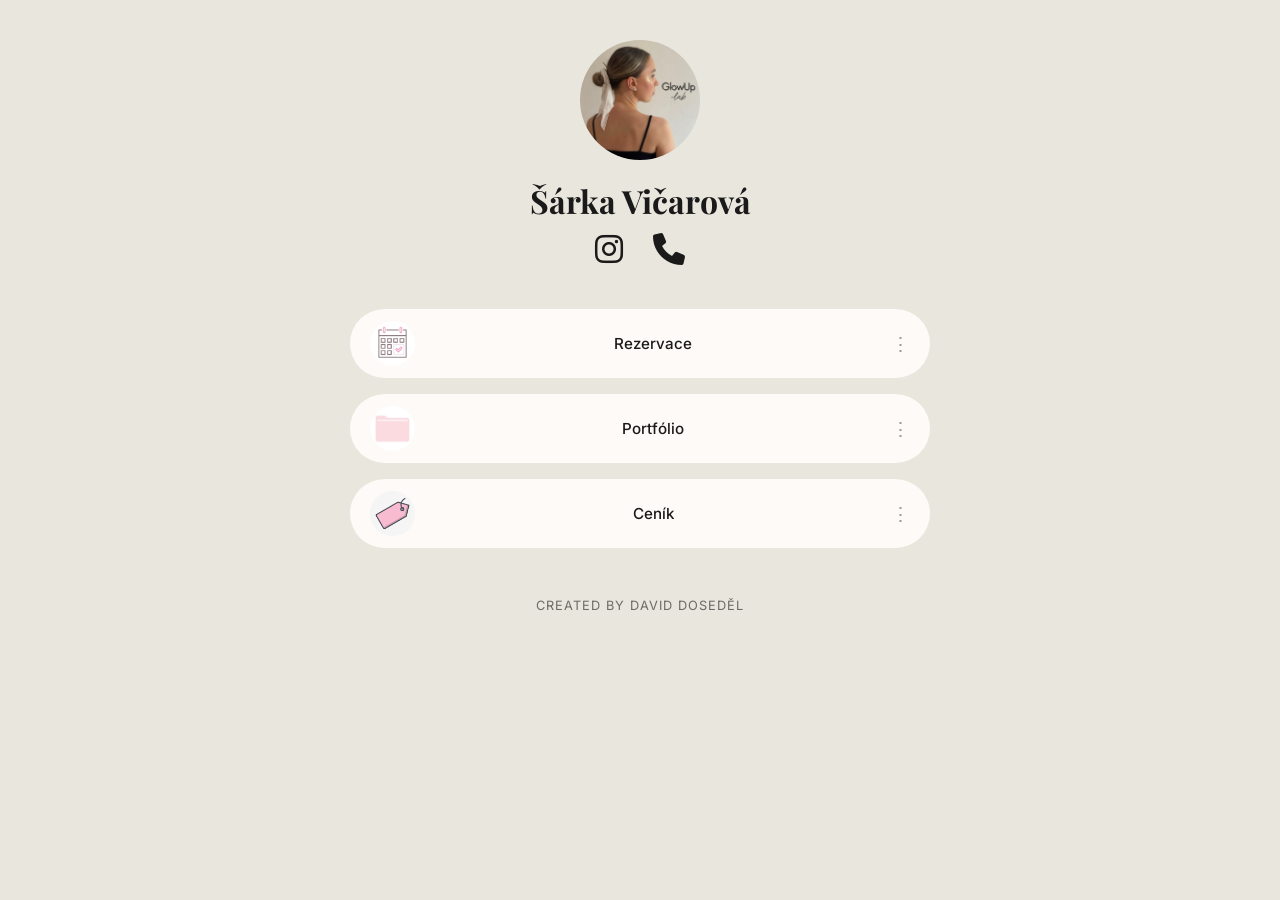
==== index.html @ 926bf8f4 "Add files via upload" ====
<!DOCTYPE html>
<html lang="cs">
<head>
    <meta charset="UTF-8">
    <meta name="viewport" content="width=device-width, initial-scale=1.0">
    <title>Šárka Vičarová | GlowUp Lab</title>
    <link rel="stylesheet" href="style.css">
    <link href="https://fonts.googleapis.com/css2?family=Playfair+Display:wght@600&family=Inter:wght@400;500&display=swap" rel="stylesheet">
    <link rel="stylesheet" href="https://cdnjs.cloudflare.com/ajax/libs/font-awesome/6.0.0/css/all.min.css">
</head>
<body>

    <div class="container">
        <header class="profile">
            <div class="profile-pic">
                <img src="fotka1.jpg" alt="Profil">
            </div>
            <h1>Šárka Vičarová</h1>
        </header>

        <div class="social-icons">
            <a href="https://www.instagram.com/glow.up.lab.x/" target="_blank">
                <i class="fa-brands fa-instagram"></i>
            </a>
    
            <a href="tel:+420123456789">
                <i class="fa-solid fa-phone"></i>
            </a>
        </div>

        <div class="links">
            <a href="https://booking.reservanto.cz/Modal/?id=24615" class="link-card">
                <div class="thumb"><img src="rezervace.jpg" alt="Rezervace"></div>
                <span>Rezervace</span>
                <div class="dots">⋮</div>
            </a>

            <a href="https://www.instagram.com/glow.up.lab.x/" class="link-card">
                <div class="thumb"><img src="portfolio3.jpg" alt="Portfólio"></div>
                <span>Portfólio</span>
                <div class="dots">⋮</div>
            </a>

            <a href="cenik.html" class="link-card">
                <div class="thumb"><img src="cenovka.jpg" alt="Ceník"></div>
                <span>Ceník</span>
                <div class="dots">⋮</div>
            </a>
        </div>
        <footer class="footer-btn">
            <span>Created by David Doseděl</span>
        </footer>
    </div>
</body>
</html>
---- style.css ----
:root {
    --bg-color: #e9e6dd; /* Světlá krémová jako na obrázku */
    --button-bg: #fdfaf7; /* Off-white pro tlačítka */
    --text-color: #1a1a1a;
    --font-serif: 'Playfair Display', serif;
    --font-sans: 'Inter', sans-serif;
}

* {
    box-sizing: border-box;
    margin: 0;
    padding: 0;
}

body {
    background-color: var(--bg-color);
    font-family: var(--font-sans);
    color: var(--text-color);
    display: flex;
    justify-content: center;
    padding: 40px 20px;
}

.container {
    width: 100%;
    max-width: 580px; /* Šířka vhodná pro mobil i desktop */
    text-align: center;
}

/* Profil */
.profile-pic img {
    width: 120px;
    height: 120px;
    border-radius: 50%;
    object-fit: cover;
    margin-bottom: 15px;
}

h1 {
    font-family: var(--font-serif);
    font-size: 2rem;
    margin-bottom: 8px;
}

.subtitle {
    font-size: 1rem;
    margin-bottom: 25px;
}

/* Ikony sociálních sítí */
.social-icons {
    display: flex;
    justify-content: center;
    gap: 25px;
    font-size: 1.8rem;
    margin-bottom: 40px;
}

.social-icons a {
    text-decoration: none;
    color: var(--text-color);
}

/* Karty odkazů */
.links {
    display: flex;
    flex-direction: column;
    gap: 16px;
}

.link-card {
    background-color: var(--button-bg);
    text-decoration: none;
    color: inherit;
    display: flex;
    align-items: center;
    padding: 12px 20px;
    border-radius: 40px; /* Hodně zaoblené rohy */
    transition: transform 0.2s ease;
    position: relative;
}

.link-card:hover {
    transform: scale(1.02);
}

.thumb {
    width: 45px;
    height: 45px;
    border-radius: 50%;
    overflow: hidden;
    flex-shrink: 0;
}

.thumb img {
    width: 100%;
    height: 100%;
    object-fit: cover;
}

.link-card span {
    flex-grow: 1;
    font-weight: 500;
    font-size: 0.95rem;
    padding: 0 15px;
    text-align: center;
}

.dots {
    color: #999;
    font-size: 1.2rem;
}

/* Spodní tlačítko */
/* Podpis v patičce */
.footer-btn {
    margin-top: 50px;
    opacity: 0.6; /* Jemnější barva */
    font-size: 0.8rem;
    letter-spacing: 1px;
    text-transform: uppercase;
}

/* Úprava pro Instagram ikonku, aby nebyla obří */
.social-icons {
    display: flex;
    justify-content: center;
    gap: 30px; /* Mezera mezi Instagramem a telefonem */
    margin-bottom: 40px;
}

.social-icons a {
    text-decoration: none;
    color: #1a1a1a;
    font-size: 32px;
    transition: transform 0.2s ease;
}

.social-icons a:hover {
    transform: scale(1.1); /* Jemné zvětšení při najetí */
}
.footer-btn button {
    background-color: white;
    border: none;
    padding: 15px 35px;
    border-radius: 30px;
    font-weight: 600;
    box-shadow: 0 4px 10px rgba(0,0,0,0.05);
    cursor: pointer;
}
/* Styly pro Ceník */
.cenik-page {
    padding-top: 20px;
}

.back-btn {
    text-decoration: none;
    color: var(--text-color);
    font-size: 0.9rem;
    display: inline-block;
    margin-bottom: 20px;
    opacity: 0.7;
}

.price-section {
    margin-bottom: 40px;
    text-align: left;
}

.price-section h2 {
    font-family: var(--font-serif);
    font-size: 1.5rem;
    border-bottom: 1px solid #d1ccc0;
    padding-bottom: 10px;
    margin-bottom: 15px;
    color: #634a3a;
}

.price-item {
    display: flex;
    justify-content: space-between;
    align-items: baseline;
    margin-bottom: 8px;
    font-size: 0.95rem;
}

/* Tečkovaná čára mezi názvem a cenou */
.price-item::after {
    content: "";
    flex: 1;
    border-bottom: 1px dotted #ccc;
    margin: 0 10px;
    order: 2;
}

.price-item span:first-child { order: 1; }
.price-item span:last-child { order: 3; font-weight: 500; }

.price-item.highlight {
    font-weight: 700;
    color: #8c7365;
}

.price-item.highlight span:last-child{
    font-weight: 700;
}

.price-note {
    font-size: 0.85rem;
    font-style: italic;
    opacity: 0.8;
    margin-top: 5px;
}
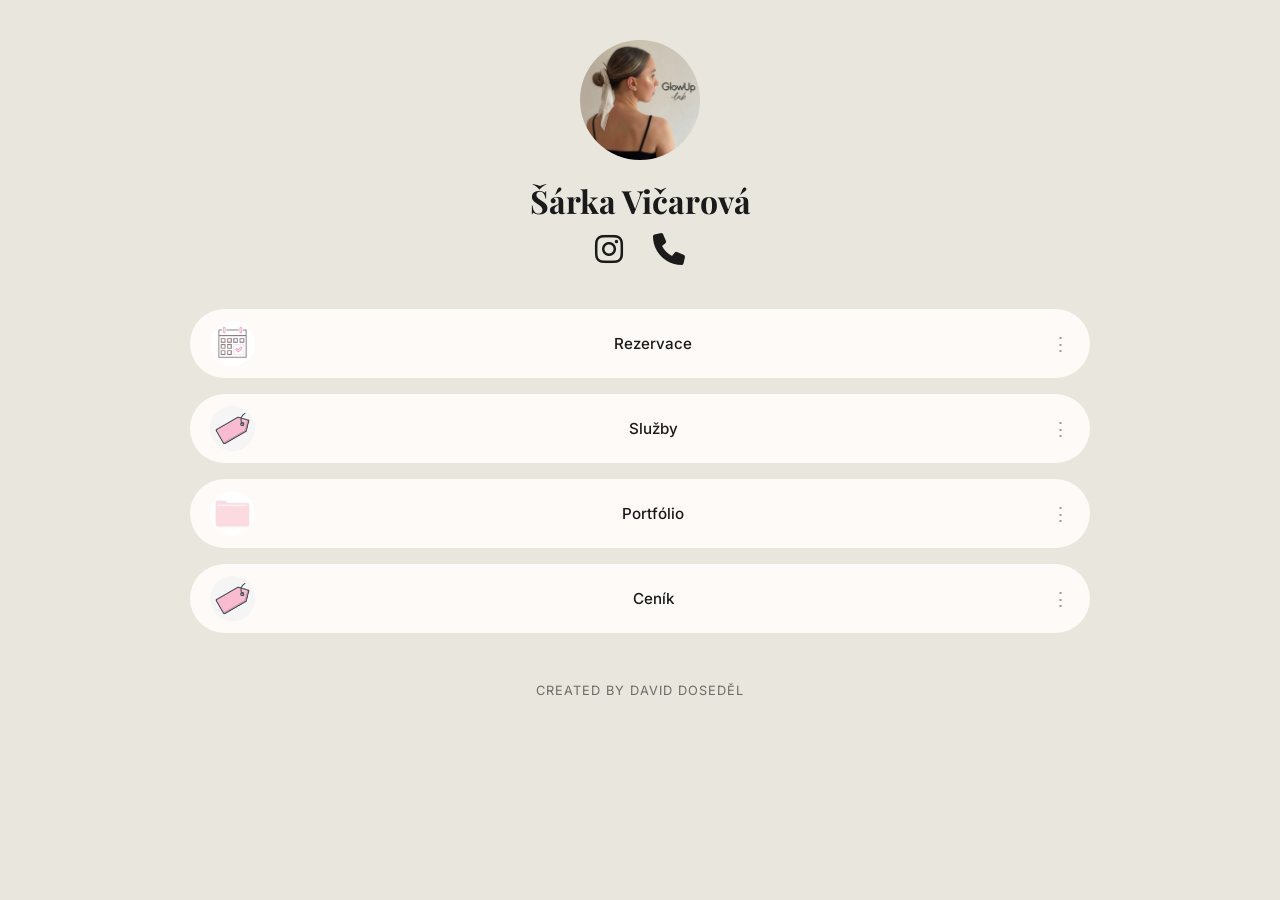
==== commit e8ae8a61: "pridane sluzby" ====
--- a/index.html
+++ b/index.html
@@ -35,6 +35,12 @@
                 <div class="dots">⋮</div>
             </a>
 
+            <a href="sluzby.html" class="link-card">
+                <div class="thumb"><img src="cenovka.jpg" alt="Služby"></div>
+                <span>Služby</span>
+                <div class="dots">⋮</div>
+            </a>
+
             <a href="https://www.instagram.com/glow.up.lab.x/" class="link-card">
                 <div class="thumb"><img src="portfolio3.jpg" alt="Portfólio"></div>
                 <span>Portfólio</span>
--- a/style.css
+++ b/style.css
@@ -1,9 +1,11 @@
+/* --- ZÁKLADNÍ NASTAVENÍ A PROMĚNNÉ --- */
 :root {
-    --bg-color: #e9e6dd; /* Světlá krémová jako na obrázku */
+    --bg-color: #e9e6dd; /* Světlá krémová */
     --button-bg: #fdfaf7; /* Off-white pro tlačítka */
     --text-color: #1a1a1a;
     --font-serif: 'Playfair Display', serif;
     --font-sans: 'Inter', sans-serif;
+    --accent-color: #8c7365; /* Hnědý akcent pro ceník */
 }
 
 * {
@@ -23,11 +25,11 @@
 
 .container {
     width: 100%;
-    max-width: 580px; /* Šířka vhodná pro mobil i desktop */
+    max-width: 580px;
     text-align: center;
 }
 
-/* Profil */
+/* --- PROFIL (HLAVNÍ STRÁNKA) --- */
 .profile-pic img {
     width: 120px;
     height: 120px;
@@ -47,21 +49,26 @@
     margin-bottom: 25px;
 }
 
-/* Ikony sociálních sítí */
+/* --- IKONY SOCIÁLNÍCH SÍTÍ --- */
 .social-icons {
     display: flex;
     justify-content: center;
-    gap: 25px;
-    font-size: 1.8rem;
+    gap: 30px;
     margin-bottom: 40px;
 }
 
 .social-icons a {
     text-decoration: none;
     color: var(--text-color);
-}
-
-/* Karty odkazů */
+    font-size: 32px;
+    transition: transform 0.2s ease;
+}
+
+.social-icons a:hover {
+    transform: scale(1.1);
+}
+
+/* --- KARTY ODKAZŮ (INDEX) --- */
 .links {
     display: flex;
     flex-direction: column;
@@ -75,7 +82,7 @@
     display: flex;
     align-items: center;
     padding: 12px 20px;
-    border-radius: 40px; /* Hodně zaoblené rohy */
+    border-radius: 40px;
     transition: transform 0.2s ease;
     position: relative;
 }
@@ -111,48 +118,82 @@
     font-size: 1.2rem;
 }
 
-/* Spodní tlačítko */
-/* Podpis v patičce */
-.footer-btn {
-    margin-top: 50px;
-    opacity: 0.6; /* Jemnější barva */
-    font-size: 0.8rem;
+/* --- SEKCE SLUŽBY (GRID STYL) --- */
+/* --- SEKCE SLUŽBY (GRID STYL - 3 SLOUPCE) --- */
+.services-grid {
+    display: grid;
+    grid-template-columns: 1fr; /* Mobil: 1 sloupec */
+    gap: 15px; /* Mírně menší mezera, aby se 3 vešly lépe */
+    margin-top: 20px;
+    width: 100%;
+}
+
+/* Tablet: 2 sloupce */
+@media (min-width: 600px) {
+    .services-grid {
+        grid-template-columns: repeat(2, 1fr);
+    }
+}
+
+/* Desktop: 3 sloupce */
+@media (min-width: 900px) {
+    .services-grid {
+        grid-template-columns: repeat(3, 1fr);
+    }
+    
+    /* Na desktopu můžeme i mírně zvětšit max-width kontejneru, 
+       aby dlaždice nebyly příliš úzké */
+    .container {
+        max-width: 900px; 
+    }
+}
+
+.service-item {
+    position: relative;
+    height: 350px; /* Můžeš zmenšit na 300px, pokud jsou karty moc vysoké */
+    border-radius: 25px;
+    overflow: hidden;
+    display: block;
+    text-decoration: none;
+    transition: transform 0.3s ease;
+}
+
+.service-item:hover {
+    transform: translateY(-5px);
+}
+
+.service-item img {
+    width: 100%;
+    height: 100%;
+    object-fit: cover;
+    transition: transform 0.6s ease;
+}
+
+.service-item:hover img {
+    transform: scale(1.1);
+}
+
+.service-overlay {
+    position: absolute;
+    inset: 0;
+    background: linear-gradient(to top, rgba(26, 26, 26, 0.8) 0%, rgba(0, 0, 0, 0) 70%);
+    display: flex;
+    align-items: flex-end;
+    justify-content: center;
+    padding-bottom: 25px;
+}
+
+.service-name {
+    color: var(--button-bg);
+    font-family: var(--font-serif);
+    font-size: 1.2rem;
     letter-spacing: 1px;
     text-transform: uppercase;
-}
-
-/* Úprava pro Instagram ikonku, aby nebyla obří */
-.social-icons {
-    display: flex;
-    justify-content: center;
-    gap: 30px; /* Mezera mezi Instagramem a telefonem */
-    margin-bottom: 40px;
-}
-
-.social-icons a {
-    text-decoration: none;
-    color: #1a1a1a;
-    font-size: 32px;
-    transition: transform 0.2s ease;
-}
-
-.social-icons a:hover {
-    transform: scale(1.1); /* Jemné zvětšení při najetí */
-}
-.footer-btn button {
-    background-color: white;
-    border: none;
-    padding: 15px 35px;
-    border-radius: 30px;
-    font-weight: 600;
-    box-shadow: 0 4px 10px rgba(0,0,0,0.05);
-    cursor: pointer;
-}
-/* Styly pro Ceník */
-.cenik-page {
-    padding-top: 20px;
-}
-
+    border-bottom: 1px solid rgba(253, 250, 247, 0.4);
+    padding-bottom: 5px;
+}
+
+/* --- STYLY PRO CENÍK --- */
 .back-btn {
     text-decoration: none;
     color: var(--text-color);
@@ -184,7 +225,6 @@
     font-size: 0.95rem;
 }
 
-/* Tečkovaná čára mezi názvem a cenou */
 .price-item::after {
     content: "";
     flex: 1;
@@ -198,11 +238,7 @@
 
 .price-item.highlight {
     font-weight: 700;
-    color: #8c7365;
-}
-
-.price-item.highlight span:last-child{
-    font-weight: 700;
+    color: var(--accent-color);
 }
 
 .price-note {
@@ -210,4 +246,14 @@
     font-style: italic;
     opacity: 0.8;
     margin-top: 5px;
+}
+
+/* --- PATIČKA --- */
+.footer-btn {
+    margin-top: 50px;
+    opacity: 0.6;
+    font-size: 0.8rem;
+    letter-spacing: 1px;
+    text-transform: uppercase;
+    padding-bottom: 20px;
 }
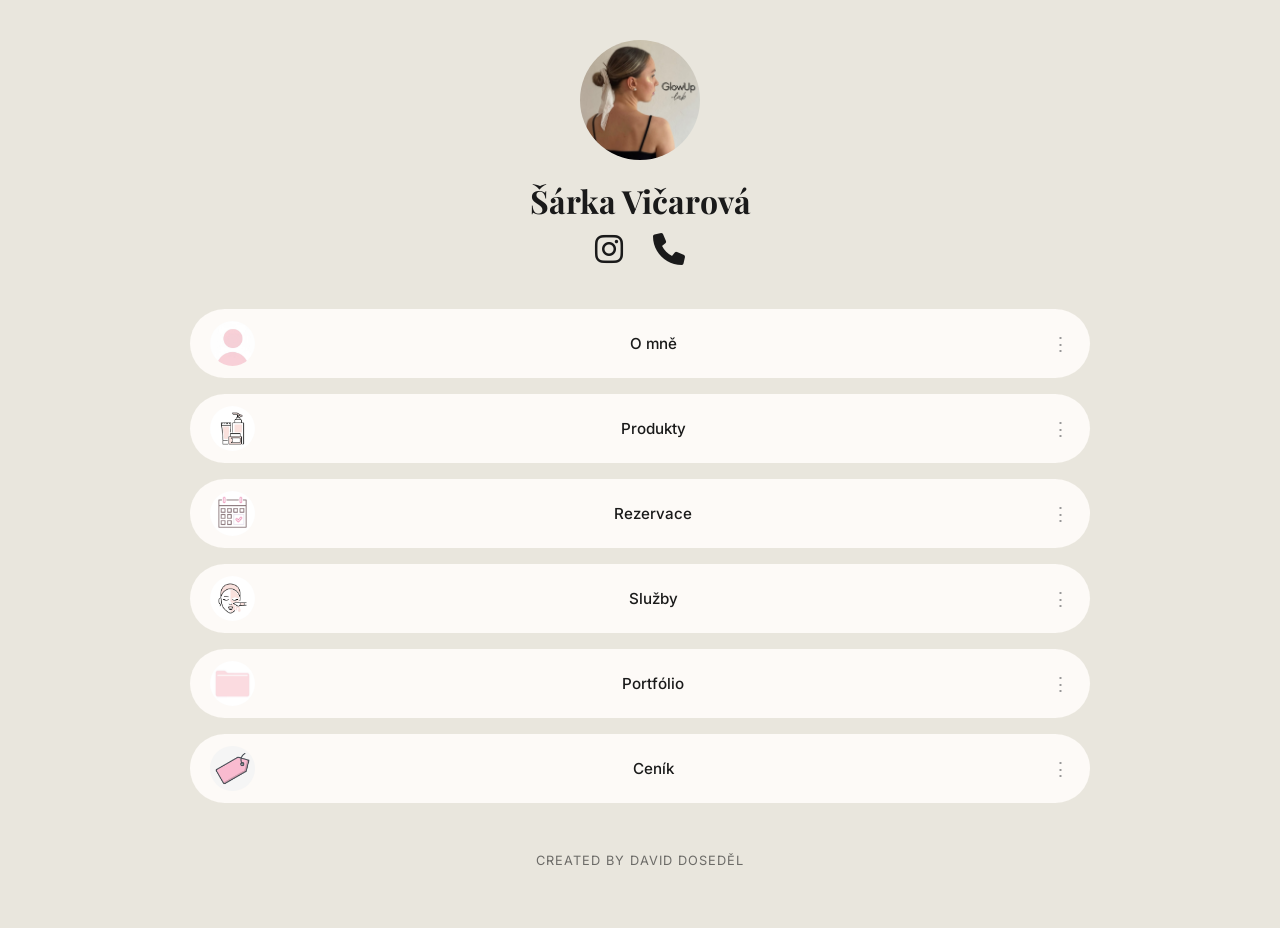
==== commit a2d718b3: "temer finalni" ====
--- a/index.html
+++ b/index.html
@@ -29,14 +29,24 @@
         </div>
 
         <div class="links">
-            <a href="https://booking.reservanto.cz/Modal/?id=24615" class="link-card">
+            <a href="O_mne.html" class="link-card">
+                <div class="thumb"><img src="about.jpg" alt="O mně"></div>
+                <span>O mně</span>
+                <div class="dots">⋮</div>
+            </a>
+            <a href="produkty.html" class="link-card">
+                <div class="thumb"><img src="services.jpg" alt="Produkty"></div>
+                <span>Produkty</span>
+                <div class="dots">⋮</div>
+            </a>
+            <a href="https://booking.reservanto.cz/Modal/?id=24615&seg=3&rId=43644&sId=113636" class="link-card">
                 <div class="thumb"><img src="rezervace.jpg" alt="Rezervace"></div>
                 <span>Rezervace</span>
                 <div class="dots">⋮</div>
             </a>
 
             <a href="sluzby.html" class="link-card">
-                <div class="thumb"><img src="cenovka.jpg" alt="Služby"></div>
+                <div class="thumb"><img src="cosmetic.jpg" alt="Služby"></div>
                 <span>Služby</span>
                 <div class="dots">⋮</div>
             </a>
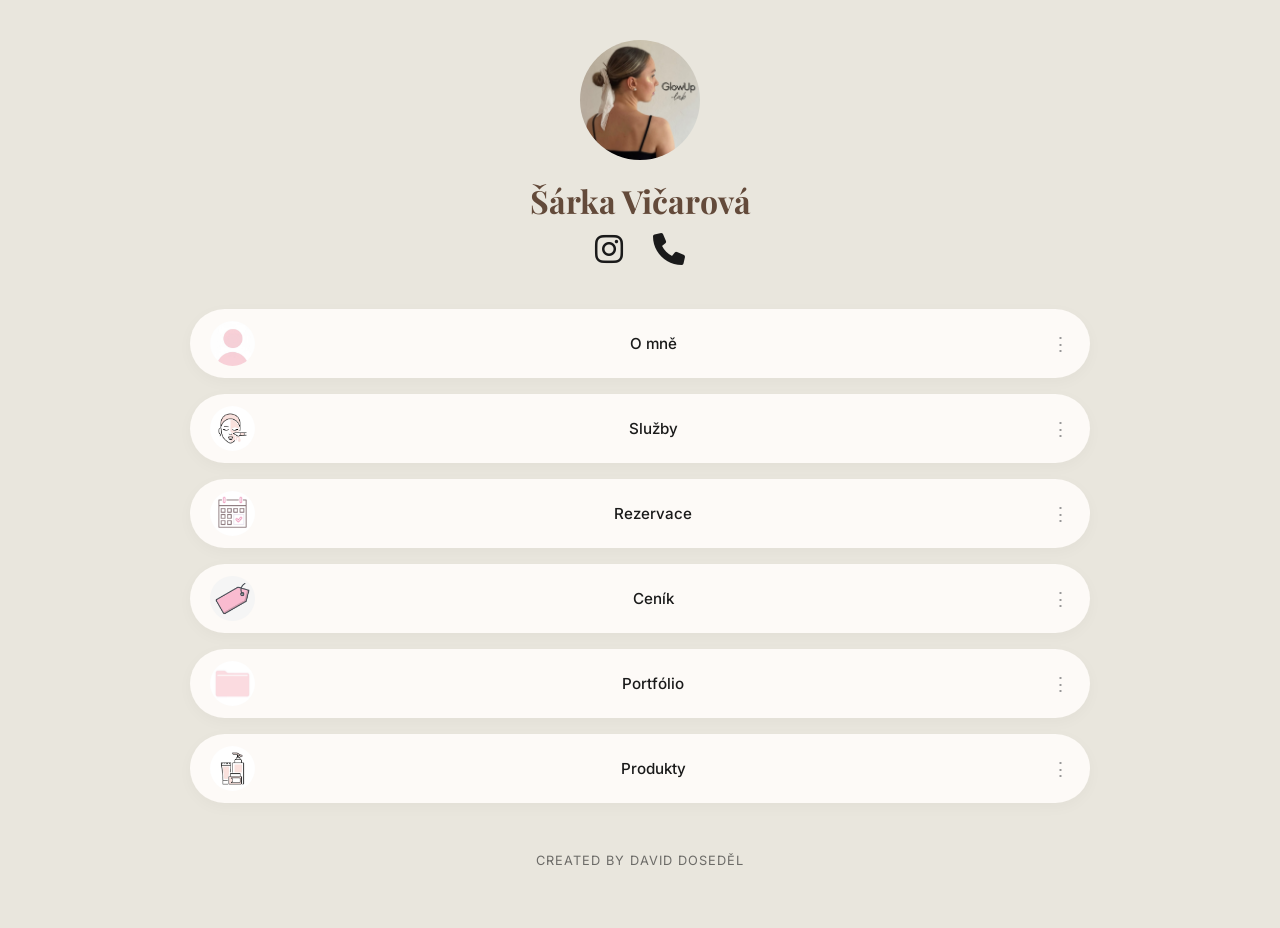
==== commit 3c6097d0: "Add files via upload" ====
--- a/index.html
+++ b/index.html
@@ -34,32 +34,29 @@
                 <span>O mně</span>
                 <div class="dots">⋮</div>
             </a>
-            <a href="produkty.html" class="link-card">
-                <div class="thumb"><img src="services.jpg" alt="Produkty"></div>
-                <span>Produkty</span>
-                <div class="dots">⋮</div>
-            </a>
-            <a href="https://booking.reservanto.cz/Modal/?id=24615&seg=3&rId=43644&sId=113636" class="link-card">
-                <div class="thumb"><img src="rezervace.jpg" alt="Rezervace"></div>
-                <span>Rezervace</span>
-                <div class="dots">⋮</div>
-            </a>
-
             <a href="sluzby.html" class="link-card">
                 <div class="thumb"><img src="cosmetic.jpg" alt="Služby"></div>
                 <span>Služby</span>
                 <div class="dots">⋮</div>
             </a>
-
-            <a href="https://www.instagram.com/glow.up.lab.x/" class="link-card">
+            <a href="https://booking.reservanto.cz/Modal/?id=24615&seg=3&lId=24928" class="link-card">
+                <div class="thumb"><img src="rezervace.jpg" alt="Rezervace"></div>
+                <span>Rezervace</span>
+                <div class="dots">⋮</div>
+            </a>
+            <a href="cenik.html" class="link-card">
+                <div class="thumb"><img src="cenovka.jpg" alt="Ceník"></div>
+                <span>Ceník</span>
+                <div class="dots">⋮</div>
+            </a>
+            <a href="portfolio.html" class="link-card">
                 <div class="thumb"><img src="portfolio3.jpg" alt="Portfólio"></div>
                 <span>Portfólio</span>
                 <div class="dots">⋮</div>
             </a>
-
-            <a href="cenik.html" class="link-card">
-                <div class="thumb"><img src="cenovka.jpg" alt="Ceník"></div>
-                <span>Ceník</span>
+            <a href="produkty.html" class="link-card">
+                <div class="thumb"><img src="services.jpg" alt="Produkty"></div>
+                <span>Produkty</span>
                 <div class="dots">⋮</div>
             </a>
         </div>
--- a/style.css
+++ b/style.css
@@ -6,6 +6,10 @@
     --font-serif: 'Playfair Display', serif;
     --font-sans: 'Inter', sans-serif;
     --accent-color: #8c7365; /* Hnědý akcent pro ceník */
+    --primary-color: #634a3a;
+    --secondary-color: #d1ccc0;
+    --text-dark: #4a4a4a;
+    --bg-light: #fdfaf8;
 }
 
 * {
@@ -29,7 +33,7 @@
     text-align: center;
 }
 
-/* --- PROFIL (HLAVNÍ STRÁNKA) --- */
+/* --- PROFIL (HLAVNÍ STRÁNKA A O MNĚ) --- */
 .profile-pic img {
     width: 120px;
     height: 120px;
@@ -42,11 +46,13 @@
     font-family: var(--font-serif);
     font-size: 2rem;
     margin-bottom: 8px;
+    color: var(--primary-color);
 }
 
 .subtitle {
     font-size: 1rem;
     margin-bottom: 25px;
+    color: var(--text-dark);
 }
 
 /* --- IKONY SOCIÁLNÍCH SÍTÍ --- */
@@ -85,6 +91,7 @@
     border-radius: 40px;
     transition: transform 0.2s ease;
     position: relative;
+    box-shadow: 0 4px 15px rgba(0,0,0,0.03);
 }
 
 .link-card:hover {
@@ -118,31 +125,25 @@
     font-size: 1.2rem;
 }
 
-/* --- SEKCE SLUŽBY (GRID STYL) --- */
-/* --- SEKCE SLUŽBY (GRID STYL - 3 SLOUPCE) --- */
+/* --- SEKCE SLUŽBY ROZCESTNÍK (GRID STYL) --- */
 .services-grid {
     display: grid;
-    grid-template-columns: 1fr; /* Mobil: 1 sloupec */
-    gap: 15px; /* Mírně menší mezera, aby se 3 vešly lépe */
+    grid-template-columns: 1fr;
+    gap: 15px;
     margin-top: 20px;
     width: 100%;
 }
 
-/* Tablet: 2 sloupce */
 @media (min-width: 600px) {
     .services-grid {
         grid-template-columns: repeat(2, 1fr);
     }
 }
 
-/* Desktop: 3 sloupce */
 @media (min-width: 900px) {
     .services-grid {
         grid-template-columns: repeat(3, 1fr);
     }
-    
-    /* Na desktopu můžeme i mírně zvětšit max-width kontejneru, 
-       aby dlaždice nebyly příliš úzké */
     .container {
         max-width: 900px; 
     }
@@ -150,7 +151,7 @@
 
 .service-item {
     position: relative;
-    height: 350px; /* Můžeš zmenšit na 300px, pokud jsou karty moc vysoké */
+    height: 300px;
     border-radius: 25px;
     overflow: hidden;
     display: block;
@@ -193,16 +194,115 @@
     padding-bottom: 5px;
 }
 
-/* --- STYLY PRO CENÍK --- */
+/* --- DETAILY SLUŽEB A BALÍČKY --- */
+.service-detail-content {
+    text-align: left;
+    margin-top: 30px;
+}
+
+.service-package {
+    background-color: var(--button-bg);
+    border-radius: 20px;
+    margin-bottom: 30px;
+    display: flex;
+    overflow: hidden;
+    box-shadow: 0 4px 15px rgba(0,0,0,0.05);
+}
+
+.service-package:nth-child(even) {
+    flex-direction: row-reverse;
+}
+
+.featured-package {
+    border: 1px solid var(--primary-color);
+    background-color: var(--bg-light);
+}
+
+.service-text {
+    flex: 1;
+    padding: 30px;
+    display: flex;
+    flex-direction: column;
+    justify-content: center;
+}
+
+.service-text h3 {
+    font-family: var(--font-serif);
+    color: var(--primary-color);
+    margin-bottom: 15px;
+    display: flex;
+    justify-content: space-between;
+    align-items: baseline;
+    border-bottom: 1px solid var(--secondary-color);
+    padding-bottom: 8px;
+    font-size: 1.25rem;
+}
+
+.service-text p {
+    font-size: 0.95rem;
+    line-height: 1.6;
+    color: var(--text-dark);
+}
+
+.service-img-container {
+    width: 40%;
+    position: relative;
+    min-height: 250px;
+}
+
+.service-img-container img {
+    position: absolute;
+    top: 0;
+    left: 0;
+    width: 100%;
+    height: 100%;
+    object-fit: cover;
+}
+
+/* --- TLAČÍTKA A WIDGETY --- */
 .back-btn {
     text-decoration: none;
-    color: var(--text-color);
+    color: var(--primary-color);
     font-size: 0.9rem;
     display: inline-block;
     margin-bottom: 20px;
-    opacity: 0.7;
-}
-
+    opacity: 0.8;
+}
+
+.booking-btn {
+    display: inline-block;
+    background-color: var(--accent-color);
+    color: white;
+    padding: 15px 30px;
+    border-radius: 30px;
+    text-decoration: none;
+    font-weight: 500;
+    margin-top: 20px;
+    margin-bottom: 30px;
+    transition: opacity 0.3s;
+}
+
+.booking-btn:hover {
+    opacity: 0.8;
+}
+
+.reservanto-widget {
+    margin-top: 15px;
+}
+
+/* --- INFORMAČNÍ BOXY --- */
+.info-note, .wedding-note {
+    background-color: #f4f0e6;
+    padding: 20px;
+    border-radius: 15px;
+    margin-top: 40px;
+    margin-bottom: 20px;
+    border: 1px dashed var(--accent-color);
+    text-align: center;
+    color: var(--text-dark);
+}
+
+/* --- STYLY PRO CENÍK A PRODUKTY --- */
 .price-section {
     margin-bottom: 40px;
     text-align: left;
@@ -211,10 +311,10 @@
 .price-section h2 {
     font-family: var(--font-serif);
     font-size: 1.5rem;
-    border-bottom: 1px solid #d1ccc0;
+    border-bottom: 1px solid var(--secondary-color);
     padding-bottom: 10px;
     margin-bottom: 15px;
-    color: #634a3a;
+    color: var(--primary-color);
 }
 
 .price-item {
@@ -235,6 +335,7 @@
 
 .price-item span:first-child { order: 1; }
 .price-item span:last-child { order: 3; font-weight: 500; }
+.price-item .price-value { white-space: nowrap; margin-left: 10px; color: var(--primary-color); }
 
 .price-item.highlight {
     font-weight: 700;
@@ -246,6 +347,105 @@
     font-style: italic;
     opacity: 0.8;
     margin-top: 5px;
+}
+
+.order-text {
+    color: var(--accent-color);
+    font-weight: 500;
+    font-style: italic;
+}
+
+.highlight-text {
+    color: var(--primary-color);
+    font-weight: 600;
+}
+
+/* --- STRÁNKA O MNĚ --- */
+.about-content {
+    background-color: var(--button-bg);
+    border-radius: 20px;
+    padding: 30px;
+    box-shadow: 0 4px 15px rgba(0,0,0,0.03);
+    color: var(--text-dark);
+    line-height: 1.6;
+    margin-bottom: 40px;
+    
+    /* Změna na grid pro rozložení vedle sebe */
+    display: grid;
+    grid-template-columns: 1fr 1fr; /* Dva sloupce */
+    gap: 40px; /* Mezera mezi obrázkem a textem */
+    align-items: center; /* Vertikální zarovnání na střed */
+}
+
+.about-text-content {
+    text-align: left; /* Text uvnitř gridu zarovnán doleva */
+}
+
+.about-text-content p {
+    margin-bottom: 15px;
+}
+
+.about-text-content ul {
+    margin-left: 20px;
+    margin-bottom: 20px;
+}
+
+.about-text-content li {
+    margin-bottom: 8px;
+}
+
+.about-signature {
+    font-family: var(--font-serif);
+    font-size: 1.2rem;
+    color: var(--primary-color);
+    text-align: center;
+    margin-top: 30px;
+}
+
+.about-image {
+    width: 100%;
+    max-height: 650px; /* Zvětšená výška podle tvého přání */
+    object-fit: cover;
+    border-radius: 15px;
+}
+
+/* --- RESPONZIVITA (MOBILY A TABLETY) --- */
+@media (max-width: 768px) {
+    /* Úprava balíčků služeb */
+    .service-package, 
+    .service-package:nth-child(even) {
+        flex-direction: column-reverse;
+    }
+    
+    .service-img-container {
+        width: 100%;
+        height: 220px;
+        min-height: auto;
+    }
+    
+    .service-text { 
+        padding: 25px; 
+    }
+
+    /* Úprava stránky O mně na mobilu */
+    .about-content {
+        grid-template-columns: 1fr; /* Jeden sloupec */
+        gap: 20px;
+        text-align: center;
+    }
+
+    .about-image {
+        max-height: 350px; /* Menší výška obrázku na mobilu */
+    }
+    
+    .about-text-content {
+        text-align: center;
+    }
+    
+    .about-text-content ul {
+        text-align: left; /* Seznam nechat vlevo, aby byl čitelný */
+        display: inline-block; /* Vycentrovat celý blok seznamu */
+    }
 }
 
 /* --- PATIČKA --- */
@@ -256,4 +456,6 @@
     letter-spacing: 1px;
     text-transform: uppercase;
     padding-bottom: 20px;
+    font-family: var(--font-sans);
+    text-align: center;
 }
